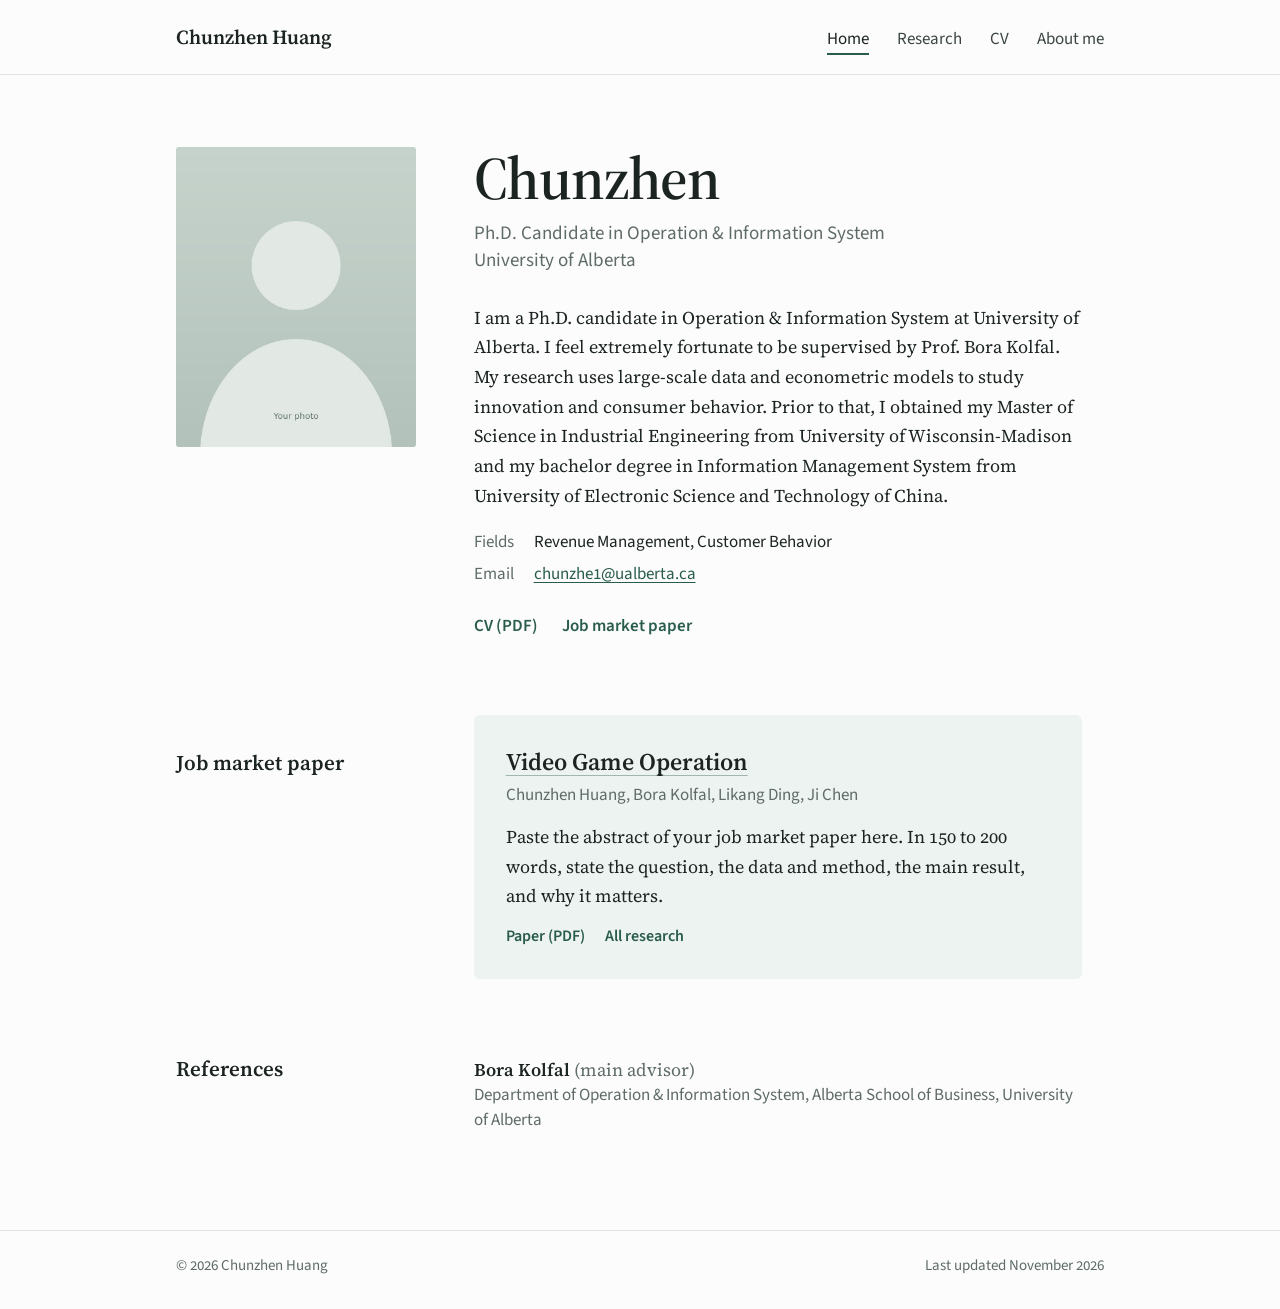
==== index.html @ a2af76a3 "Update job market paper title and author details" ====
<!doctype html>
<html lang="en">
<head>
  <meta charset="utf-8">
  <meta name="viewport" content="width=device-width, initial-scale=1">
  <title>Chunzhen HUang</title>
  <meta name="description" content="Chunzhen Huang, Ph.D. candidate in Operation and Information System at University of Alberta: research, CV and contact details.">
  <link rel="preconnect" href="https://fonts.googleapis.com">
  <link rel="preconnect" href="https://fonts.gstatic.com" crossorigin>
  <link rel="stylesheet" href="https://fonts.googleapis.com/css2?family=Source+Sans+3:wght@400..600&family=Source+Serif+4:ital,opsz,wght@0,8..60,400..700;1,8..60,400..700&display=swap">
  <link rel="stylesheet" href="style.css">
</head>
<body>
  <a class="skip-link" href="#main">Skip to content</a>

  <header class="site-header">
    <div class="wrap">
      <a class="site-name" href="index.html">Chunzhen Huang</a>
      <nav aria-label="Main">
        <ul class="nav-list">
          <li><a href="index.html" aria-current="page">Home</a></li>
          <li><a href="research.html">Research</a></li>
          <li><a href="cv.html">CV</a></li>
          <li><a href="about.html">About me</a></li>
        </ul>
      </nav>
    </div>
  </header>

  <main id="main" class="wrap">

    <!-- Introduction. To change the photo, upload your own picture as images/photo.jpg. -->
    <section class="row hero" aria-labelledby="name">
      <img class="portrait" src="images/photo.jpg" alt="Portrait of Your Name" width="800" height="1000">
      <div class="row-body hero-text">
        <h1 id="name" class="hero-name">Chunzhen</h1>
        <p class="hero-role">Ph.D. Candidate in Operation & Information System<br>University of Alberta</p>
        <p class="hero-intro">I am a Ph.D. candidate in Operation & Information System at University of Alberta. I feel extremely fortunate to be supervised by Prof. Bora Kolfal. My research uses large-scale data and econometric models to study innovation and consumer behavior. Prior to that, I obtained my Master of Science in Industrial Engineering from University of Wisconsin-Madison and my bachelor degree in Information Management System from University of Electronic Science and Technology of China. </p>
        <!--<p class="hero-market">I am on the 2027–2028 academic job market.</p>-->
        <dl class="facts">
          <div>
            <dt>Fields</dt>
            <dd>Revenue Management, Customer Behavior</dd>
          </div>
          <div>
            <dt>Email</dt>
            <dd><a href="mailto:your.email@university.edu">chunzhe1@ualberta.ca</a></dd>
          </div>
        </dl>
        <ul class="links">
          <li><a href="files/cv.pdf" target="_blank" rel="noopener">CV (PDF)</a></li>
          <li><a href="files/jmp.pdf" target="_blank" rel="noopener">Job market paper</a></li>
          <!--<li><a href="https://scholar.google.com/">Google Scholar</a></li>
          <li><a href="https://github.com/">GitHub</a></li>-->
        </ul>
      </div>
    </section>

    <!-- Job market paper. The same title and abstract appear on research.html, so update both. -->
    <section class="row" aria-labelledby="jmp">
      <h2 id="jmp" class="row-label">Job market paper</h2>
      <div class="row-body">
        <article class="paper panel">
          <h3 class="paper-title"><a href="files/jmp.pdf" target="_blank" rel="noopener">Video Game Operation</a></h3>
          <p class="paper-meta">Chunzhen Huang, Bora Kolfal, Likang Ding, Ji Chen</p>
          <p class="paper-abstract">Paste the abstract of your job market paper here. In 150 to 200 words, state the question, the data and method, the main result, and why it matters.</p>
          <ul class="links links--small">
            <li><a href="files/jmp.pdf" target="_blank" rel="noopener">Paper (PDF)</a></li>
            <li><a href="research.html">All research</a></li>
          </ul>
        </article>
      </div>
    </section>

    <!-- References: your letter writers. Copy one <li> block to add a person. -->
    <section class="row" aria-labelledby="references">
      <h2 id="references" class="row-label">References</h2>
      <div class="row-body">
        <ul class="refs">
          <li>
            <p class="ref-name">Bora Kolfal <span class="ref-role">(main advisor)</span></p>
            <p class="ref-detail">Department of Operation & Information System, Alberta School of Business, University of Alberta</p>
            <!--<p class="ref-detail"><a href="mailto:advisor@university.edu">advisor@university.edu</a></p>
          </li>
          <li>
            <p class="ref-name">Professor Name</p>
            <p class="ref-detail">Department of Economics, Your University</p>
            <p class="ref-detail"><a href="mailto:professor@university.edu">professor@university.edu</a></p>
          </li>
          <li>
            <p class="ref-name">Professor Name</p>
            <p class="ref-detail">Department of Economics, Other University</p>
            <p class="ref-detail"><a href="mailto:professor@otheruniversity.edu">professor@otheruniversity.edu</a></p>-->
          </li>
        </ul>
      </div>
    </section>

  </main>

  <footer class="site-footer">
    <div class="wrap">
      <p>© 2026 Chunzhen Huang</p>
      <p>Last updated November 2026</p>
    </div>
  </footer>
</body>
</html>
---- style.css ----
/* ==========================================================================
   style.css: shared styles for every page of the site

   To change the look, edit the tokens in :root below. Colors come first,
   then fonts and sizes. Every other rule reads from these tokens, so one
   change here updates the whole site. The two dark blocks underneath set
   the colors used when a visitor's device is in dark mode.

   Layout: one two-column grid on every page. The narrow left column holds
   the portrait, the page title and the section names; the wide right
   column holds the text. On phones it becomes a single column.
   ========================================================================== */

:root {
  /* Colors */
  --paper: #fbfcfb;          /* page background */
  --ink: #1c2421;            /* main text */
  --ink-soft: #3b4641;       /* secondary text */
  --muted: #5f6b66;          /* dates, coauthors, small print */
  --rule: #dfe5e2;           /* thin dividing lines */
  --accent: #2a5c4e;         /* links and buttons (deep green) */
  --accent-hover: #1b4136;   /* links and buttons on hover */
  --panel: #edf3f0;          /* background of the job market paper box */
  --on-accent: #ffffff;      /* text on a button */

  /* Fonts */
  --serif: "Source Serif 4", "Iowan Old Style", Georgia, "Times New Roman", serif;
  --sans: "Source Sans 3", "Segoe UI", "Helvetica Neue", Arial, sans-serif;

  /* Sizes */
  --site-width: 58rem;                        /* widest the content gets */
  --label-col: clamp(11rem, 24vw, 15rem);     /* left column */
  --col-gap: clamp(1.5rem, 4.5vw, 3.75rem);   /* space between the columns */
  --measure: 38rem;                           /* longest line of text */
  --gutter: clamp(1rem, 4vw, 2.5rem);         /* space at the screen edges */

  color-scheme: light;
}

@media (prefers-color-scheme: dark) {
  :root:not([data-theme="light"]) {
    --paper: #121816;
    --ink: #e3e9e6;
    --ink-soft: #c4cdc9;
    --muted: #97a39e;
    --rule: #29332f;
    --accent: #8ec4ad;
    --accent-hover: #b5dccb;
    --panel: #1a2421;
    --on-accent: #0f1513;
    color-scheme: dark;
  }
}

:root[data-theme="dark"] {
  --paper: #121816;
  --ink: #e3e9e6;
  --ink-soft: #c4cdc9;
  --muted: #97a39e;
  --rule: #29332f;
  --accent: #8ec4ad;
  --accent-hover: #b5dccb;
  --panel: #1a2421;
  --on-accent: #0f1513;
  color-scheme: dark;
}

/* ---------- Base ---------- */

*,
*::before,
*::after {
  box-sizing: border-box;
}

html {
  -webkit-text-size-adjust: 100%;
  text-size-adjust: 100%;
}

body {
  margin: 0;
  min-height: 100vh;
  display: flex;
  flex-direction: column;
  background: var(--paper);
  color: var(--ink);
  font-family: var(--serif);
  font-size: 1.125rem;
  line-height: 1.65;
  font-variant-numeric: oldstyle-nums;
  -webkit-font-smoothing: antialiased;
  -moz-osx-font-smoothing: grayscale;
}

img {
  display: block;
  max-width: 100%;
  height: auto;
}

h1,
h2,
h3 {
  margin: 0;
  font-weight: 600;
  line-height: 1.2;
  text-wrap: balance;
}

p,
ul,
dl {
  margin: 0;
}

p {
  text-wrap: pretty;
}

a {
  color: var(--accent);
  text-decoration-thickness: 1px;
  text-underline-offset: 0.18em;
}

a:hover {
  color: var(--accent-hover);
  text-decoration-thickness: 2px;
}

:focus-visible {
  outline: 2px solid var(--accent);
  outline-offset: 3px;
  border-radius: 2px;
}

.skip-link {
  position: absolute;
  top: 0.75rem;
  left: max(1rem, env(safe-area-inset-left, 0px));
  z-index: 10;
  padding: 0.5rem 0.875rem;
  border-radius: 4px;
  background: var(--ink);
  color: var(--paper);
  font-family: var(--sans);
  font-size: 1rem;
  text-decoration: none;
  transform: translateY(-250%);
}

.skip-link:focus,
.skip-link:hover {
  color: var(--paper);
  transform: none;
}

/* ---------- Page frame: header, main, footer ---------- */

.wrap {
  width: 100%;
  max-width: calc(var(--site-width) + 2 * var(--gutter));
  margin-inline: auto;
  padding-left: max(var(--gutter), env(safe-area-inset-left, 0px));
  padding-right: max(var(--gutter), env(safe-area-inset-right, 0px));
}

.site-header {
  border-bottom: 1px solid var(--rule);
}

.site-header .wrap {
  display: flex;
  flex-wrap: wrap;
  align-items: baseline;
  justify-content: space-between;
  gap: 0.5rem 2rem;
  padding-block: 1.5rem 1.25rem;
}

.site-name {
  font-size: 1.25rem;
  font-weight: 600;
  line-height: 1.3;
  color: var(--ink);
  text-decoration: none;
}

.site-name:hover {
  color: var(--accent);
}

.nav-list {
  display: flex;
  flex-wrap: wrap;
  gap: 0.25rem 1.75rem;
  padding: 0;
  list-style: none;
  font-family: var(--sans);
  font-size: 1.0625rem;
  line-height: 1.3;
}

.nav-list a {
  display: inline-block;
  padding-block: 0.25rem;
  color: var(--ink-soft);
  text-decoration: none;
}

.nav-list a:hover {
  color: var(--ink);
}

.nav-list a[aria-current="page"] {
  color: var(--ink);
  text-decoration-line: underline;
  text-decoration-color: var(--accent);
  text-decoration-thickness: 2px;
  text-underline-offset: 0.5em;
}

main {
  flex: 1 0 auto;
  padding-block: clamp(2.5rem, 7vw, 4.5rem) clamp(3.5rem, 9vw, 6rem);
}

.site-footer {
  border-top: 1px solid var(--rule);
}

.site-footer .wrap {
  display: flex;
  flex-wrap: wrap;
  justify-content: space-between;
  gap: 0.25rem 2rem;
  padding-block: 1.5rem 2rem;
  font-family: var(--sans);
  font-size: 0.9375rem;
  line-height: 1.5;
  color: var(--muted);
}

/* ---------- Two-column rows (used on every page) ---------- */

.row {
  display: grid;
  grid-template-columns: var(--label-col) minmax(0, 1fr);
  column-gap: var(--col-gap);
  align-items: baseline;
}

.row + .row {
  margin-top: clamp(3rem, 8vw, 4.75rem);
}

.row-label {
  font-size: 1.3125rem;
  line-height: 1.3;
}

.page-title {
  font-size: clamp(2.125rem, 1.6rem + 1.6vw, 2.625rem);
  line-height: 1.1;
  letter-spacing: -0.015em;
}

.row-body {
  min-width: 0;
  max-width: var(--measure);
}

.prose > * + * {
  margin-top: 1.125rem;
}

.lead {
  font-size: 1.25rem;
  line-height: 1.55;
  color: var(--ink-soft);
}

/* ---------- Home: introduction ---------- */

.hero {
  align-items: start;
}

.portrait {
  width: 100%;
  aspect-ratio: 4 / 5;
  object-fit: cover;
  object-position: 50% 30%;
  border-radius: 3px;
  background: var(--panel);
}

.hero-name {
  font-size: clamp(2.5rem, 1.5rem + 3.6vw, 3.75rem);
  line-height: 1.04;
  letter-spacing: -0.02em;
}

.hero-text > * + * {
  margin-top: 1.25rem;
}

.hero-text > .hero-role {
  margin-top: 0.75rem;
}

.hero-text > .hero-intro,
.hero-text > .links {
  margin-top: 1.75rem;
}

.hero-role {
  font-family: var(--sans);
  font-size: 1.1875rem;
  line-height: 1.4;
  color: var(--muted);
}

.hero-market {
  font-style: italic;
  color: var(--ink-soft);
}

/* Label and value pairs: fields, email, contact details */
.facts {
  display: grid;
  grid-template-columns: max-content minmax(0, 1fr);
  gap: 0.375rem 1.25rem;
  font-family: var(--sans);
  font-size: 1.0625rem;
  line-height: 1.5;
}

.facts > div {
  display: contents;
}

.facts dt {
  color: var(--muted);
}

.facts dd {
  margin: 0;
  min-width: 0;
  overflow-wrap: anywhere;
}

/* A row of links: CV, papers, profiles */
.links {
  display: flex;
  flex-wrap: wrap;
  gap: 0.5rem 1.5rem;
  padding: 0;
  list-style: none;
  font-family: var(--sans);
  font-size: 1.0625rem;
  font-weight: 600;
  line-height: 1.4;
}

.links a {
  text-decoration: none;
}

.links a:hover {
  text-decoration-line: underline;
  text-decoration-thickness: 1px;
}

.links--small {
  gap: 0.375rem 1.25rem;
  font-size: 1rem;
}

/* ---------- Papers ---------- */

.panel {
  padding: clamp(1.25rem, 3.5vw, 2rem);
  border-radius: 6px;
  background: var(--panel);
}

.paper > * + * {
  margin-top: 0.375rem;
}

.paper > .paper-abstract,
.paper > .abstract,
.paper > .links {
  margin-top: 0.875rem;
}

.paper-title {
  font-size: 1.3125rem;
  line-height: 1.3;
}

.panel .paper-title {
  font-size: 1.5rem;
  line-height: 1.25;
}

.paper-title a {
  color: var(--ink);
  text-decoration-color: color-mix(in srgb, var(--accent) 40%, transparent);
  text-decoration-thickness: 1px;
  text-underline-offset: 0.2em;
}

.paper-title a:hover {
  color: var(--accent);
  text-decoration-color: currentColor;
}

.paper-meta {
  font-family: var(--sans);
  font-size: 1.0625rem;
  line-height: 1.45;
  color: var(--muted);
}

.paper-status {
  font-size: 1.0625rem;
  line-height: 1.5;
  color: var(--ink-soft);
}

.paper-list > .paper + .paper {
  margin-top: 1.75rem;
  padding-top: 1.75rem;
  border-top: 1px solid var(--rule);
}

/* "Abstract" toggle under each working paper */
.abstract > summary {
  display: inline-block;
  cursor: pointer;
  list-style: none;
  font-family: var(--sans);
  font-size: 1rem;
  font-weight: 600;
  line-height: 1.4;
  color: var(--accent);
}

.abstract > summary::-webkit-details-marker {
  display: none;
}

.abstract > summary::before {
  content: "";
  display: inline-block;
  width: 0.42em;
  height: 0.42em;
  margin-right: 0.6em;
  border-right: 2px solid currentColor;
  border-bottom: 2px solid currentColor;
  vertical-align: 0.12em;
  transform: translateY(0) rotate(-45deg);
  transition: transform 160ms ease;
}

.abstract[open] > summary::before {
  transform: translateY(-0.1em) rotate(45deg);
}

.abstract > summary:hover {
  color: var(--accent-hover);
}

.abstract > p {
  margin-top: 0.625rem;
}

.wip-list {
  display: flex;
  flex-direction: column;
  gap: 1.125rem;
  padding: 0;
  list-style: none;
}

.wip-title {
  font-weight: 600;
  line-height: 1.4;
}

/* ---------- Home: references ---------- */

.refs {
  display: flex;
  flex-direction: column;
  gap: 1.375rem;
  padding: 0;
  list-style: none;
}

.ref-name {
  font-weight: 600;
  line-height: 1.4;
}

.ref-role {
  font-weight: 400;
  color: var(--muted);
}

.ref-detail {
  font-family: var(--sans);
  font-size: 1.0625rem;
  line-height: 1.5;
  color: var(--muted);
  overflow-wrap: anywhere;
}

/* ---------- CV ---------- */

.cv-actions {
  display: flex;
  flex-wrap: wrap;
  align-items: center;
  gap: 0.75rem 1.25rem;
}

.prose > .cv-actions {
  margin-top: 1.5rem;
}

.button {
  display: inline-block;
  padding: 0.625rem 1.125rem;
  border-radius: 5px;
  background: var(--accent);
  color: var(--on-accent);
  font-family: var(--sans);
  font-size: 1.0625rem;
  font-weight: 600;
  line-height: 1.3;
  text-decoration: none;
}

.button:hover {
  background: var(--accent-hover);
  color: var(--on-accent);
}

.cv-updated {
  font-family: var(--sans);
  font-size: 1rem;
  color: var(--muted);
}

.subhead {
  margin-bottom: 0.875rem;
  font-family: var(--sans);
  font-size: 1.0625rem;
  font-weight: 600;
  line-height: 1.4;
  color: var(--ink-soft);
}

.cv-list + .subhead {
  margin-top: 2.25rem;
}

.cv-item {
  display: grid;
  grid-template-columns: 8.5rem minmax(0, 1fr);
  column-gap: 1.5rem;
  align-items: baseline;
  padding-block: 0.875rem;
  border-top: 1px solid var(--rule);
}

.cv-item:first-child {
  padding-top: 0;
  border-top: 0;
}

.cv-item:last-child {
  padding-bottom: 0;
}

.cv-item dt {
  font-family: var(--sans);
  font-size: 1rem;
  color: var(--muted);
  font-variant-numeric: lining-nums tabular-nums;
}

.cv-item dd {
  margin: 0;
  min-width: 0;
}

.cv-title {
  font-weight: 600;
}

.cv-note {
  display: block;
  margin-top: 0.125rem;
  font-family: var(--sans);
  font-size: 1rem;
  line-height: 1.5;
  color: var(--muted);
}

/* ---------- Small screens ---------- */

@media (max-width: 44rem) {
  body {
    font-size: 1.0625rem;
  }

  .row {
    grid-template-columns: minmax(0, 1fr);
    row-gap: 1.125rem;
  }

  .row + .row {
    margin-top: 3rem;
  }

  .hero {
    row-gap: 1.75rem;
  }

  .portrait {
    width: min(13rem, 62%);
  }
}

@media (max-width: 34rem) {
  .nav-list {
    gap: 0.25rem 1.25rem;
    font-size: 1rem;
  }

  .cv-item {
    grid-template-columns: minmax(0, 1fr);
    row-gap: 0.125rem;
  }
}

@media (prefers-reduced-motion: reduce) {
  *,
  *::before,
  *::after {
    transition-duration: 0.01ms !important;
  }
}
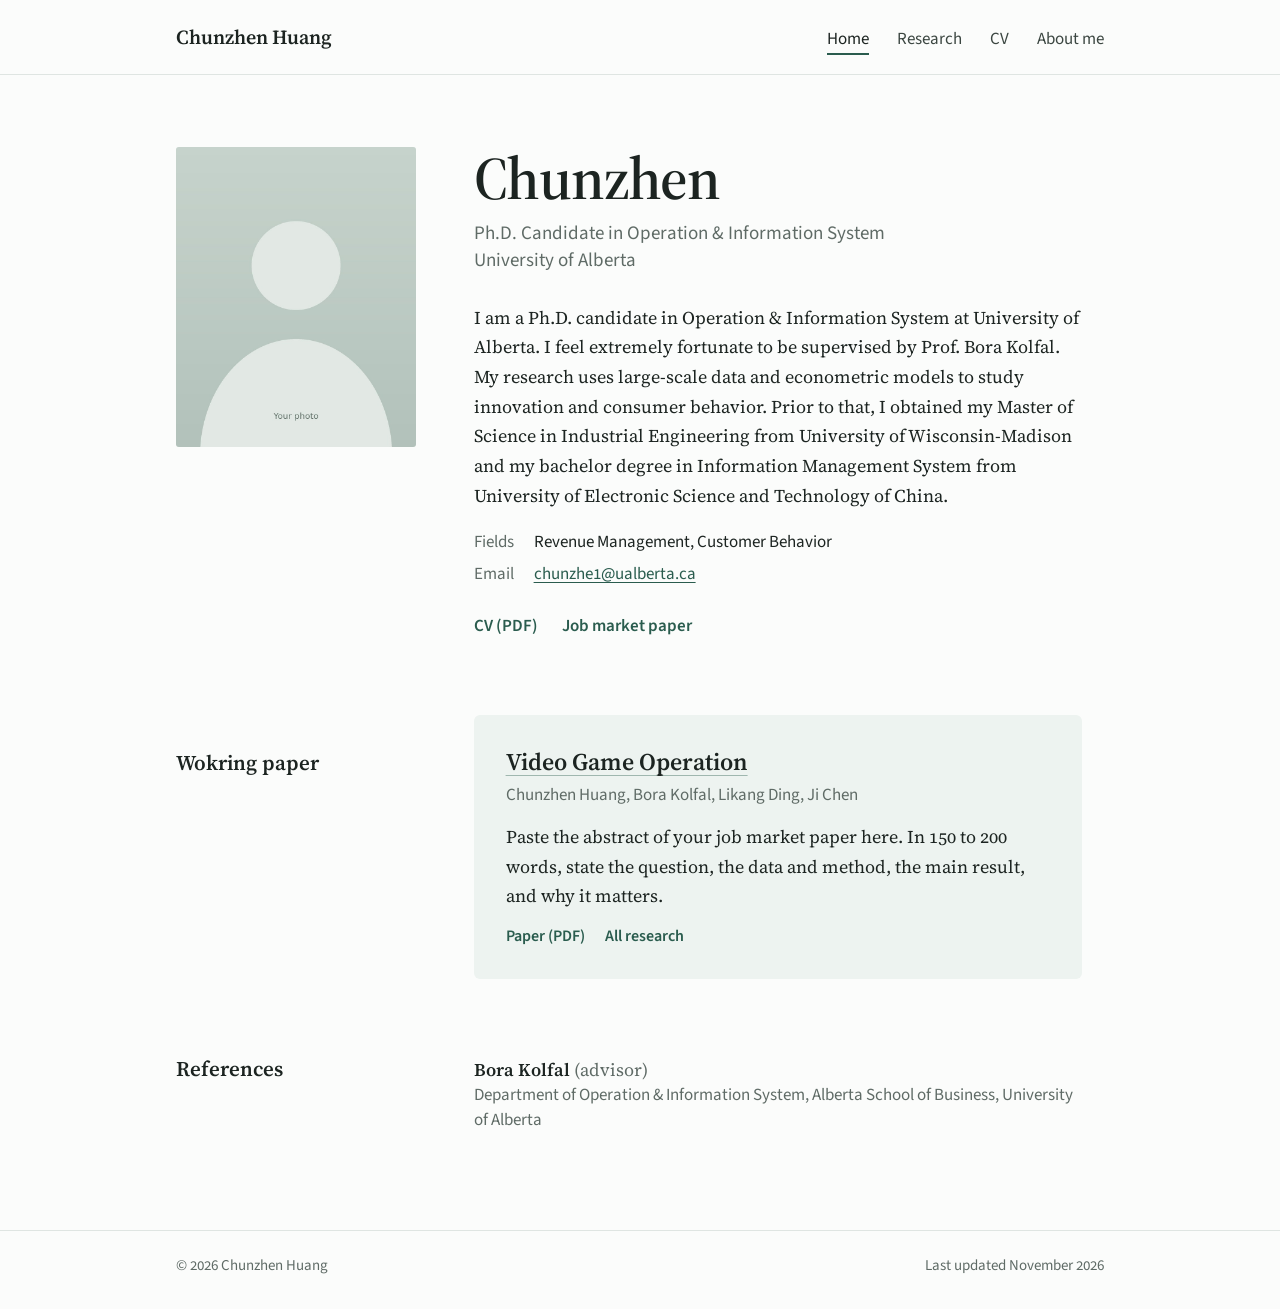
==== commit 1be83111: "Fix typos in job market paper section" ====
--- a/index.html
+++ b/index.html
@@ -3,7 +3,7 @@
 <head>
   <meta charset="utf-8">
   <meta name="viewport" content="width=device-width, initial-scale=1">
-  <title>Chunzhen HUang</title>
+  <title>Chunzhen Huang</title>
   <meta name="description" content="Chunzhen Huang, Ph.D. candidate in Operation and Information System at University of Alberta: research, CV and contact details.">
   <link rel="preconnect" href="https://fonts.googleapis.com">
   <link rel="preconnect" href="https://fonts.gstatic.com" crossorigin>
@@ -31,7 +31,7 @@
 
     <!-- Introduction. To change the photo, upload your own picture as images/photo.jpg. -->
     <section class="row hero" aria-labelledby="name">
-      <img class="portrait" src="images/photo.jpg" alt="Portrait of Your Name" width="800" height="1000">
+      <img class="portrait" src="images/photo.jpg" alt="Portrait of Your Name" width="900" height="600">
       <div class="row-body hero-text">
         <h1 id="name" class="hero-name">Chunzhen</h1>
         <p class="hero-role">Ph.D. Candidate in Operation & Information System<br>University of Alberta</p>
@@ -58,7 +58,7 @@
 
     <!-- Job market paper. The same title and abstract appear on research.html, so update both. -->
     <section class="row" aria-labelledby="jmp">
-      <h2 id="jmp" class="row-label">Job market paper</h2>
+      <h2 id="jmp" class="row-label">Wokring paper</h2>
       <div class="row-body">
         <article class="paper panel">
           <h3 class="paper-title"><a href="files/jmp.pdf" target="_blank" rel="noopener">Video Game Operation</a></h3>
@@ -78,7 +78,7 @@
       <div class="row-body">
         <ul class="refs">
           <li>
-            <p class="ref-name">Bora Kolfal <span class="ref-role">(main advisor)</span></p>
+            <p class="ref-name">Bora Kolfal <span class="ref-role">(advisor)</span></p>
             <p class="ref-detail">Department of Operation & Information System, Alberta School of Business, University of Alberta</p>
             <!--<p class="ref-detail"><a href="mailto:advisor@university.edu">advisor@university.edu</a></p>
           </li>
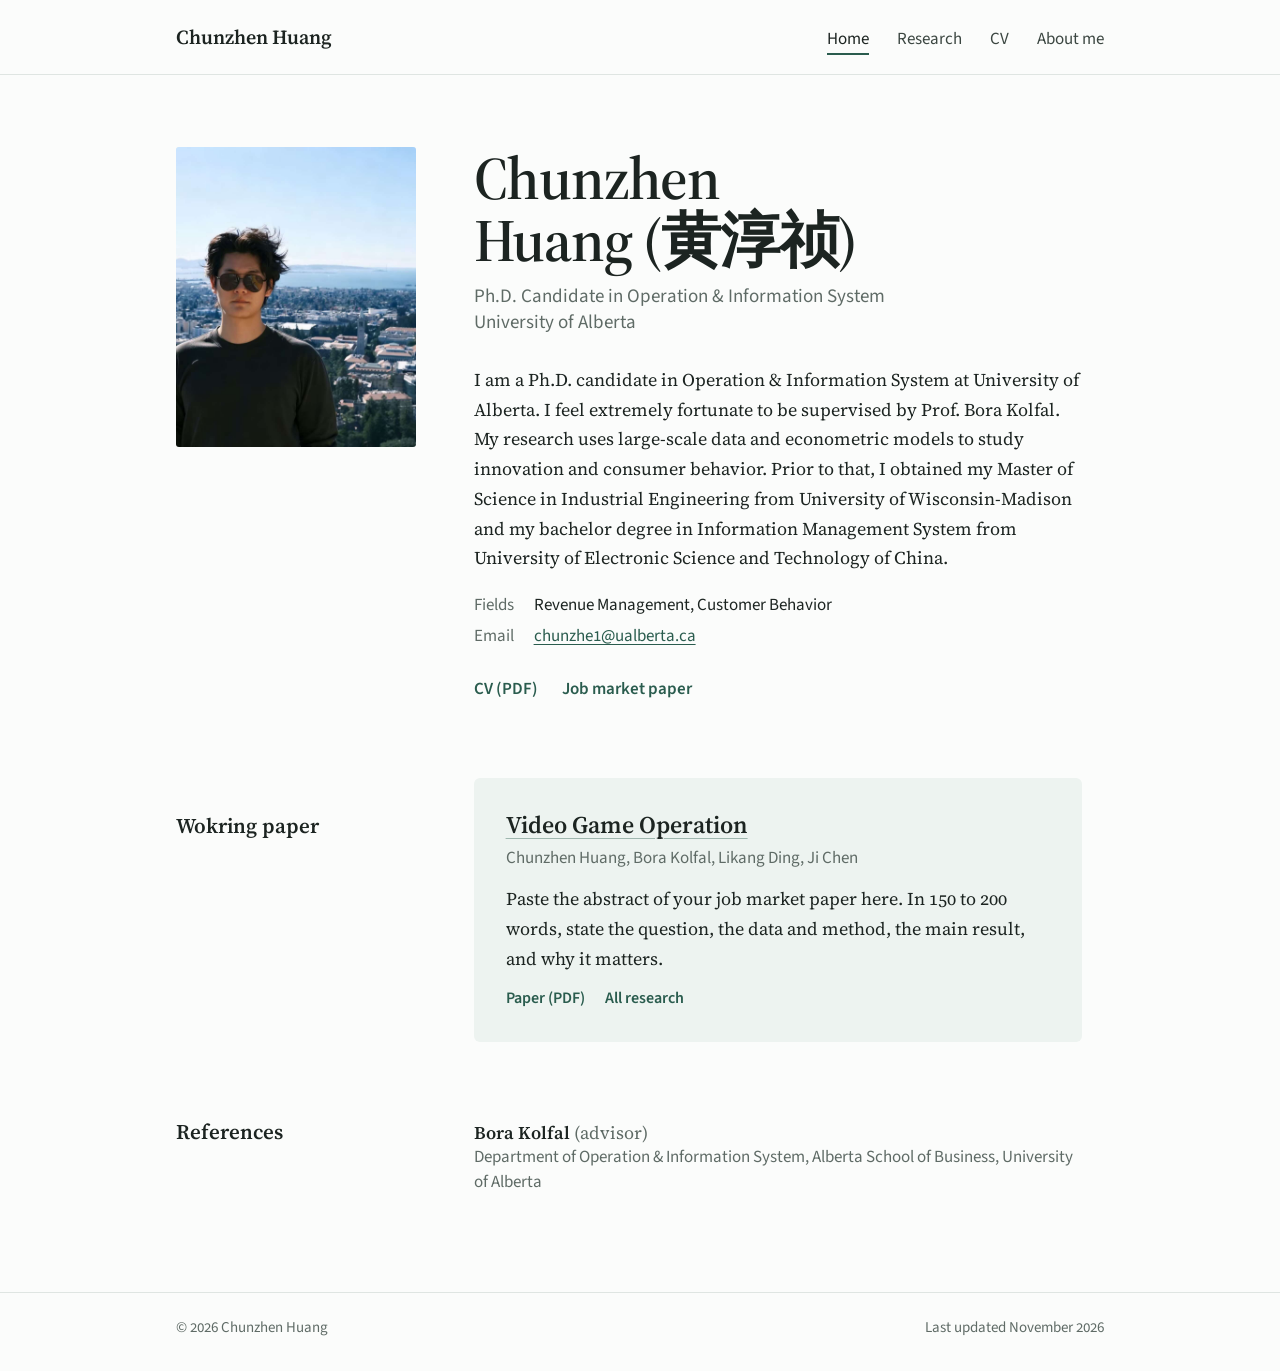
==== commit 776d019c: "Change portrait image source and update name Updated image source and modified name in the hero sect" ====
--- a/index.html
+++ b/index.html
@@ -31,9 +31,9 @@
 
     <!-- Introduction. To change the photo, upload your own picture as images/photo.jpg. -->
     <section class="row hero" aria-labelledby="name">
-      <img class="portrait" src="images/photo.jpg" alt="Portrait of Your Name" width="900" height="600">
+      <img class="portrait" src="photo.jpg" alt="Portrait of Your Name" width="900" height="600">
       <div class="row-body hero-text">
-        <h1 id="name" class="hero-name">Chunzhen</h1>
+        <h1 id="name" class="hero-name">Chunzhen Huang (黄淳祯)</h1>
         <p class="hero-role">Ph.D. Candidate in Operation & Information System<br>University of Alberta</p>
         <p class="hero-intro">I am a Ph.D. candidate in Operation & Information System at University of Alberta. I feel extremely fortunate to be supervised by Prof. Bora Kolfal. My research uses large-scale data and econometric models to study innovation and consumer behavior. Prior to that, I obtained my Master of Science in Industrial Engineering from University of Wisconsin-Madison and my bachelor degree in Information Management System from University of Electronic Science and Technology of China. </p>
         <!--<p class="hero-market">I am on the 2027–2028 academic job market.</p>-->
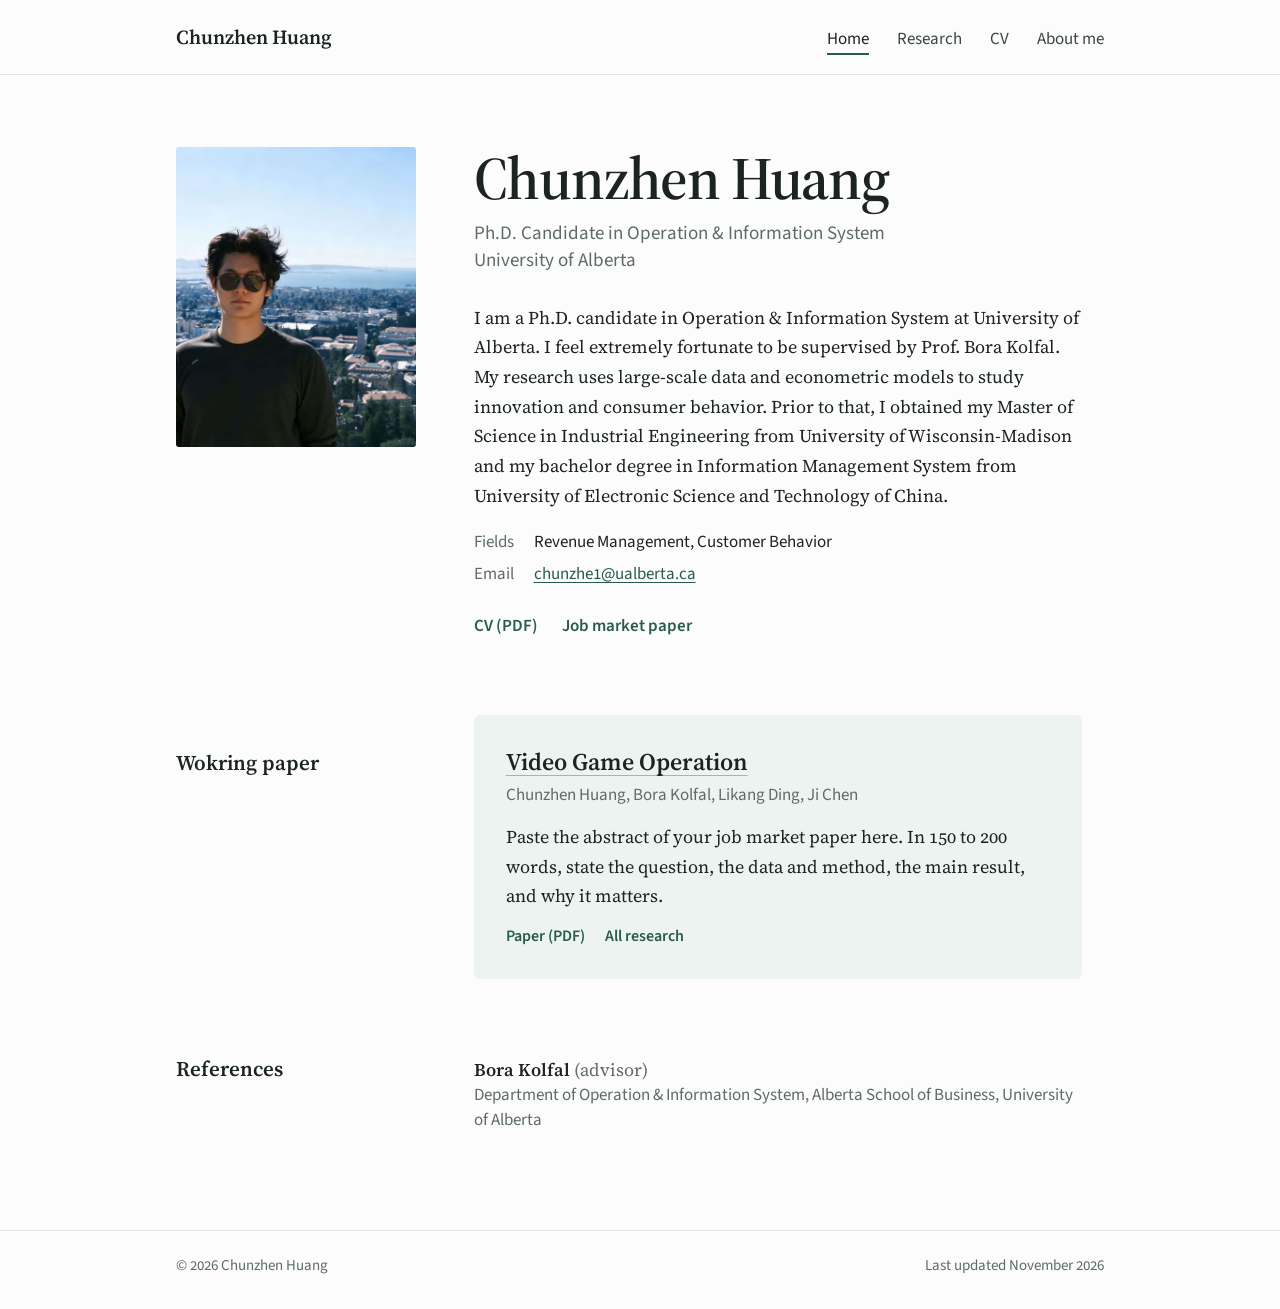
==== commit 973e5853: "Remove Chinese characters from name in index.html" ====
--- a/index.html
+++ b/index.html
@@ -33,7 +33,7 @@
     <section class="row hero" aria-labelledby="name">
       <img class="portrait" src="photo.jpg" alt="Portrait of Your Name" width="900" height="600">
       <div class="row-body hero-text">
-        <h1 id="name" class="hero-name">Chunzhen Huang (黄淳祯)</h1>
+        <h1 id="name" class="hero-name">Chunzhen Huang</h1>
         <p class="hero-role">Ph.D. Candidate in Operation & Information System<br>University of Alberta</p>
         <p class="hero-intro">I am a Ph.D. candidate in Operation & Information System at University of Alberta. I feel extremely fortunate to be supervised by Prof. Bora Kolfal. My research uses large-scale data and econometric models to study innovation and consumer behavior. Prior to that, I obtained my Master of Science in Industrial Engineering from University of Wisconsin-Madison and my bachelor degree in Information Management System from University of Electronic Science and Technology of China. </p>
         <!--<p class="hero-market">I am on the 2027–2028 academic job market.</p>-->
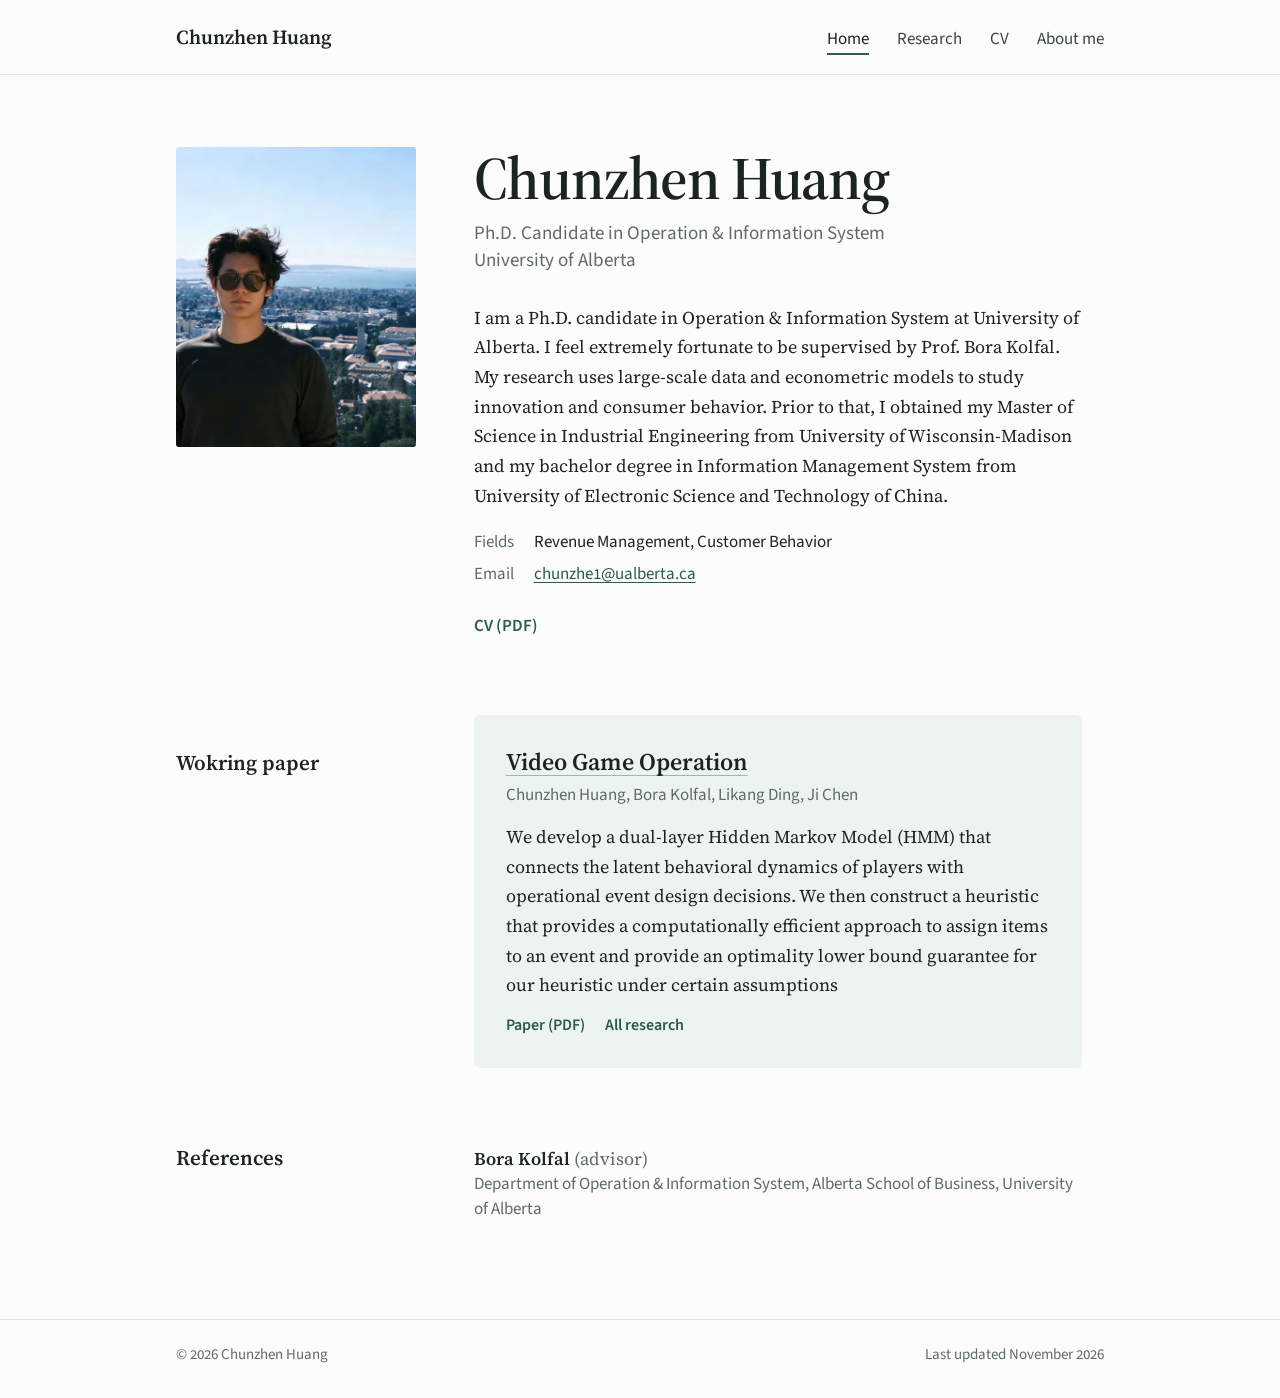
==== commit 5be38e06: "Modify job market paper details and abstract Updated job market paper link and abstract in index.htm" ====
--- a/index.html
+++ b/index.html
@@ -49,8 +49,8 @@
         </dl>
         <ul class="links">
           <li><a href="files/cv.pdf" target="_blank" rel="noopener">CV (PDF)</a></li>
-          <li><a href="files/jmp.pdf" target="_blank" rel="noopener">Job market paper</a></li>
-          <!--<li><a href="https://scholar.google.com/">Google Scholar</a></li>
+          <!--<li><a href="files/jmp.pdf" target="_blank" rel="noopener">Job market paper</a></li>
+          <li><a href="https://scholar.google.com/">Google Scholar</a></li>
           <li><a href="https://github.com/">GitHub</a></li>-->
         </ul>
       </div>
@@ -63,7 +63,7 @@
         <article class="paper panel">
           <h3 class="paper-title"><a href="files/jmp.pdf" target="_blank" rel="noopener">Video Game Operation</a></h3>
           <p class="paper-meta">Chunzhen Huang, Bora Kolfal, Likang Ding, Ji Chen</p>
-          <p class="paper-abstract">Paste the abstract of your job market paper here. In 150 to 200 words, state the question, the data and method, the main result, and why it matters.</p>
+          <p class="paper-abstract">We develop a dual-layer Hidden Markov Model (HMM) that connects the latent behavioral dynamics of players with operational event design decisions. We then construct a heuristic that provides a computationally efficient approach to assign items to an event and provide an optimality lower bound guarantee for our heuristic under certain assumptions</p>
           <ul class="links links--small">
             <li><a href="files/jmp.pdf" target="_blank" rel="noopener">Paper (PDF)</a></li>
             <li><a href="research.html">All research</a></li>
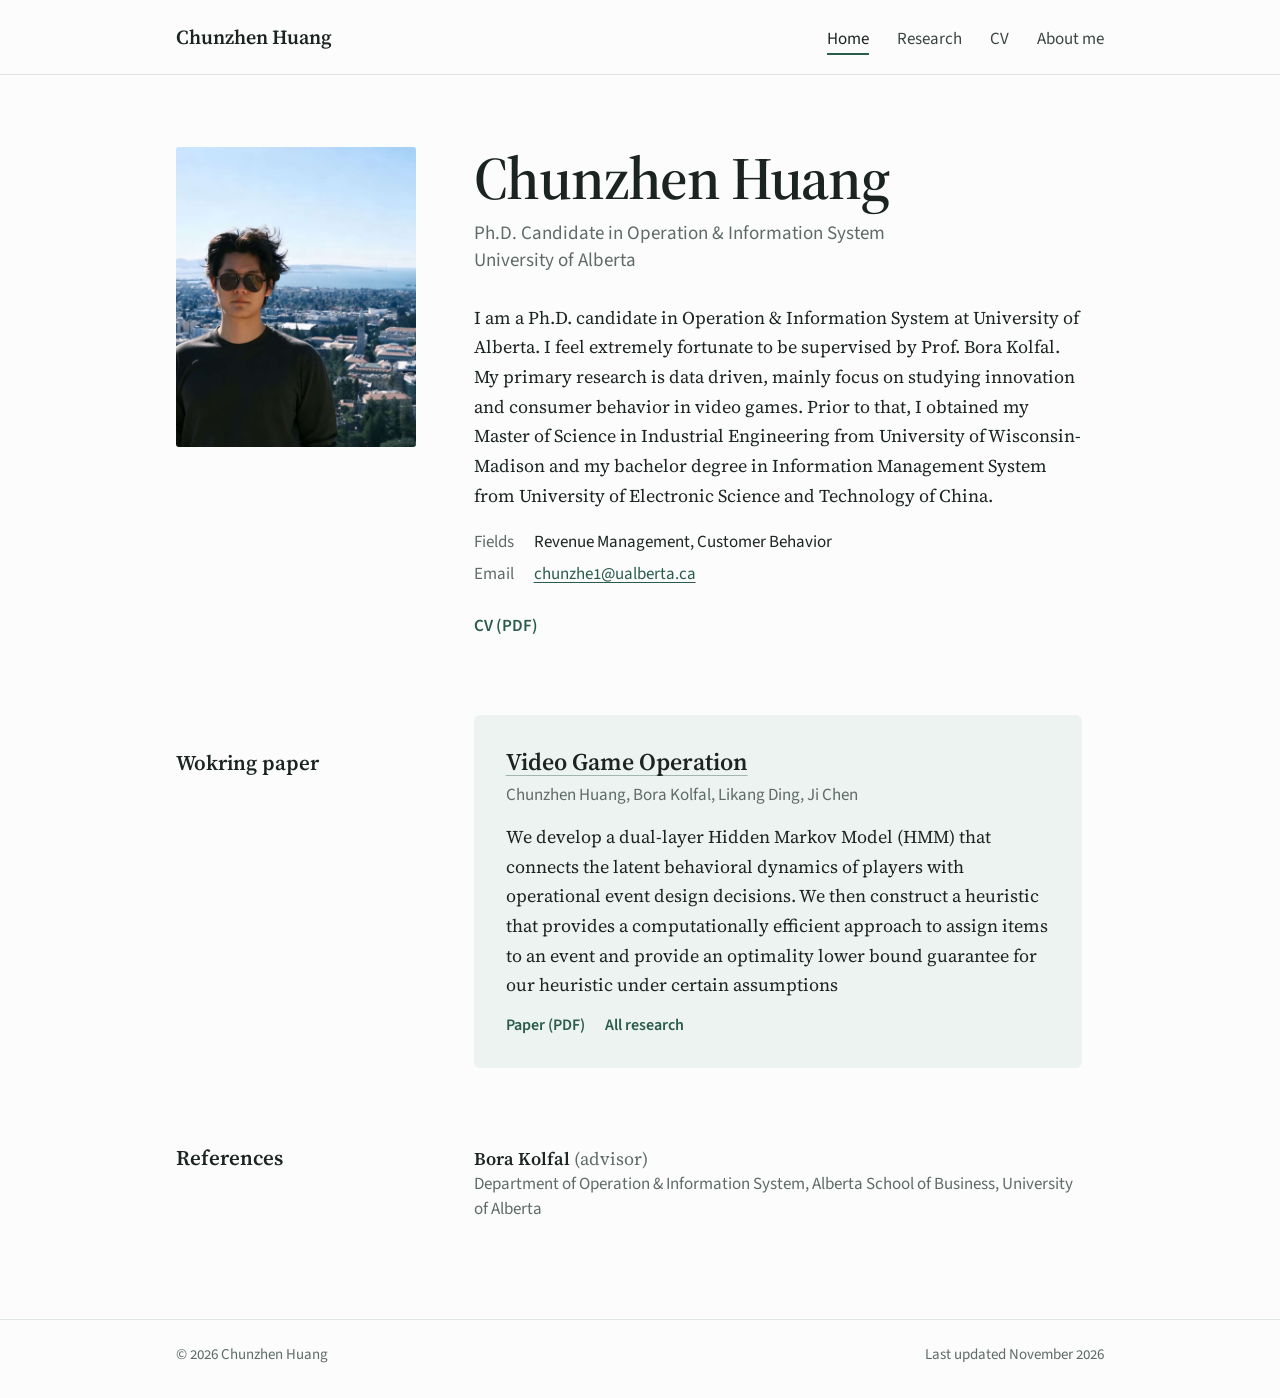
==== commit 24708734: "Revise hero-intro for clarity on research focus Updated the introduction paragraph to emphasize prim" ====
--- a/index.html
+++ b/index.html
@@ -35,7 +35,7 @@
       <div class="row-body hero-text">
         <h1 id="name" class="hero-name">Chunzhen Huang</h1>
         <p class="hero-role">Ph.D. Candidate in Operation & Information System<br>University of Alberta</p>
-        <p class="hero-intro">I am a Ph.D. candidate in Operation & Information System at University of Alberta. I feel extremely fortunate to be supervised by Prof. Bora Kolfal. My research uses large-scale data and econometric models to study innovation and consumer behavior. Prior to that, I obtained my Master of Science in Industrial Engineering from University of Wisconsin-Madison and my bachelor degree in Information Management System from University of Electronic Science and Technology of China. </p>
+        <p class="hero-intro">I am a Ph.D. candidate in Operation & Information System at University of Alberta. I feel extremely fortunate to be supervised by Prof. Bora Kolfal. My primary research is data driven, mainly focus on studying innovation and consumer behavior in video games. Prior to that, I obtained my Master of Science in Industrial Engineering from University of Wisconsin-Madison and my bachelor degree in Information Management System from University of Electronic Science and Technology of China. </p>
         <!--<p class="hero-market">I am on the 2027–2028 academic job market.</p>-->
         <dl class="facts">
           <div>
